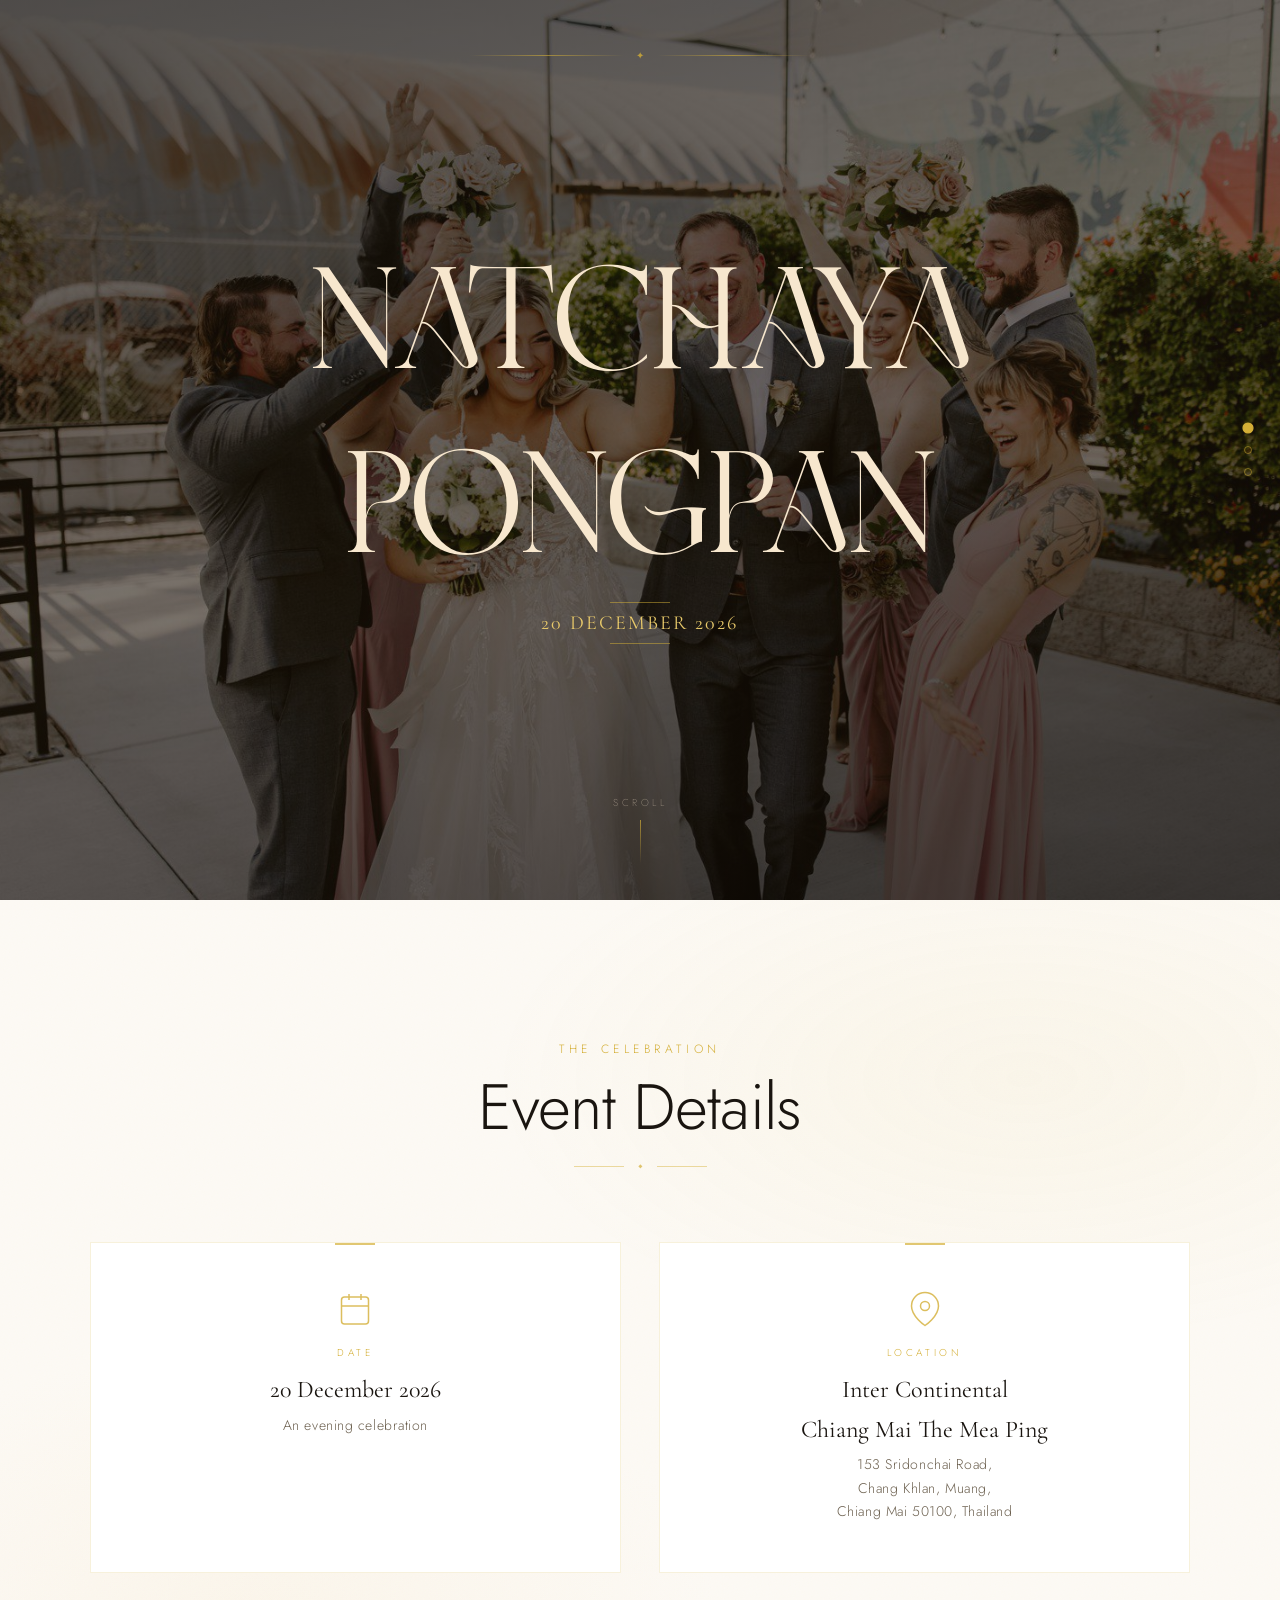
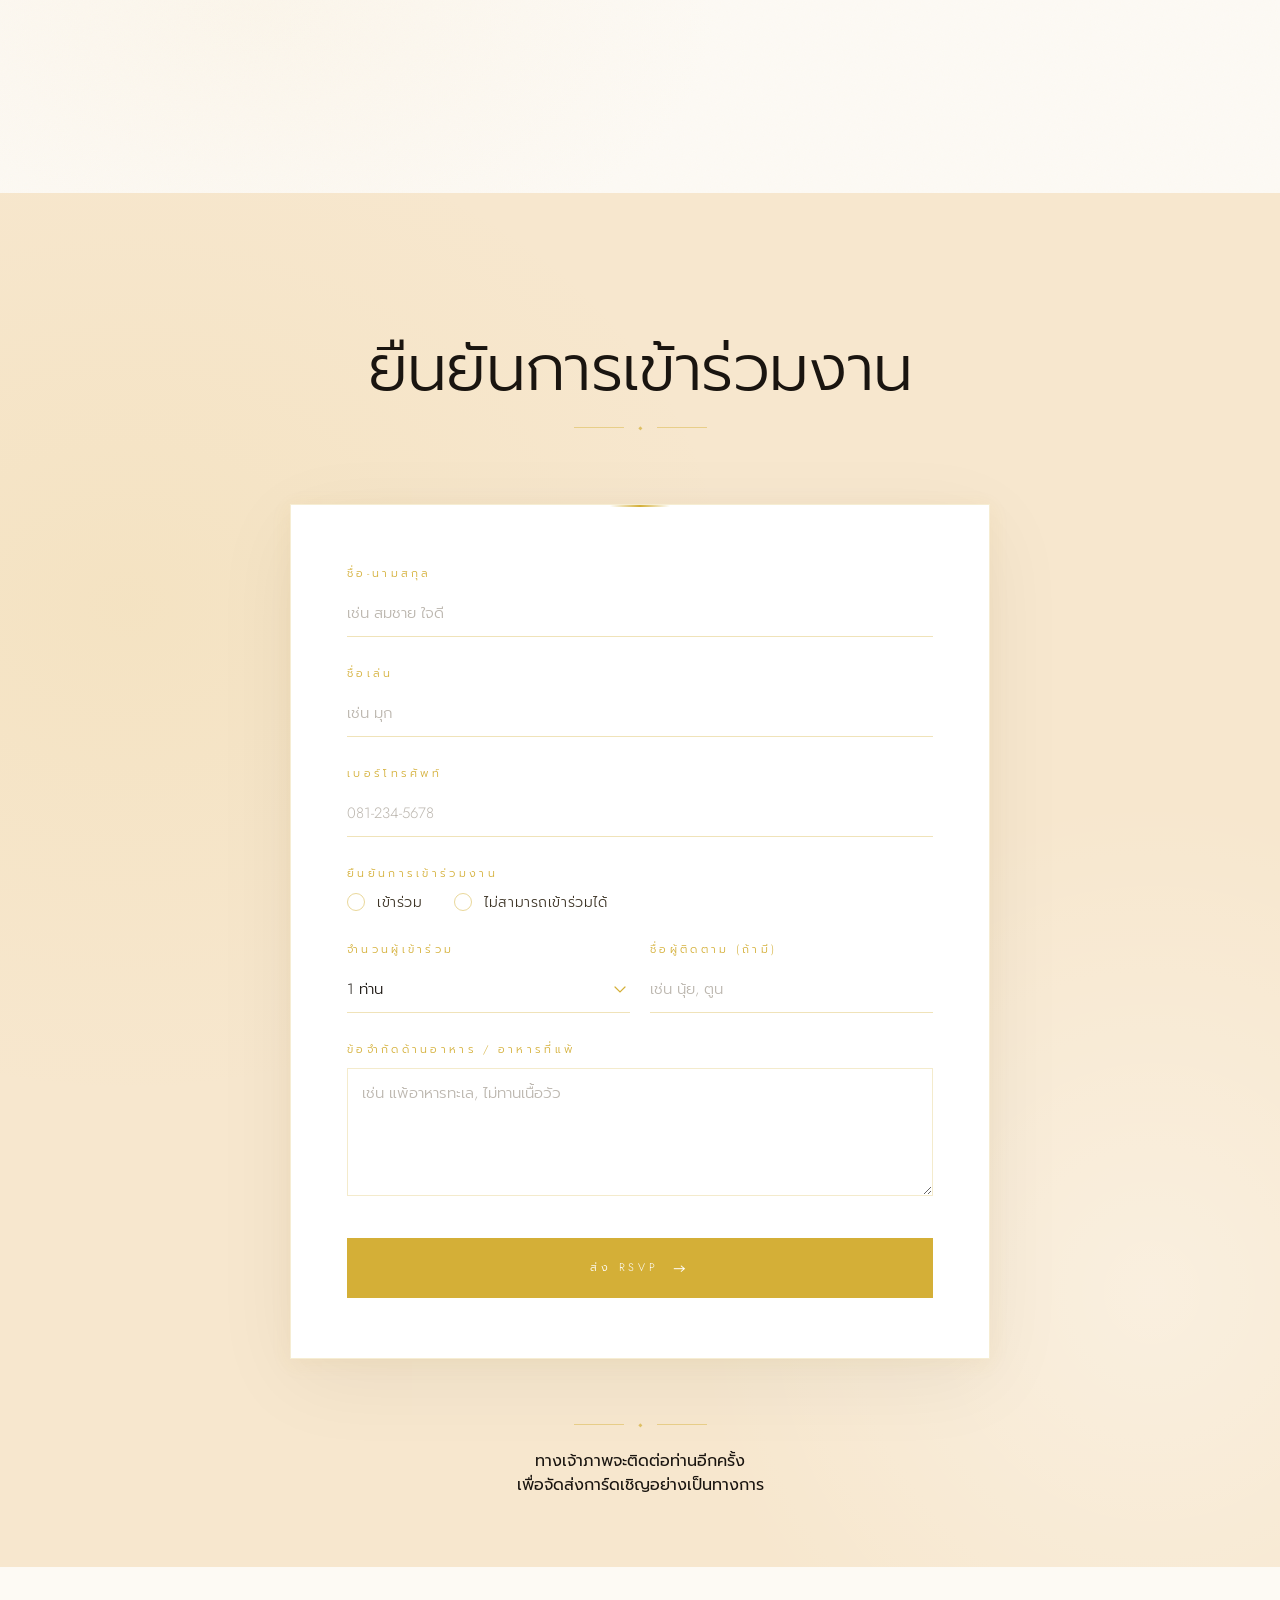
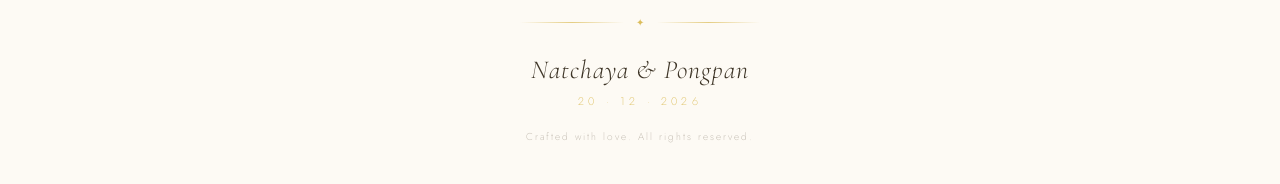
==== index.html @ ff6dd289 "first commit" ====
<!DOCTYPE html>
<html lang="en">

<head>
  <meta charset="UTF-8" />
  <meta name="viewport" content="width=device-width, initial-scale=1.0" />
  <meta name="description" content="You are cordially invited to the wedding of Elara & Sebastian" />
  <title>Elara & Sebastian — Forever Begins</title>

  <!-- Google Fonts -->
  <link rel="preconnect" href="https://fonts.googleapis.com" />
  <link rel="preconnect" href="https://fonts.gstatic.com" crossorigin />
  <link
    href="https://fonts.googleapis.com/css2?family=Cormorant+Garamond:ital,wght@0,300;0,400;0,500;1,300;1,400&family=Jost:wght@200;300;400&family=Charmonman:wght@400;700&family=Prompt:wght@200;300;400&display=swap"
    rel="stylesheet" />

  <link rel="stylesheet" href="style.css" />
</head>

<body>

  <!-- ══════════════════════════════════════════
       NAVIGATION DOT INDICATORS
  ══════════════════════════════════════════ -->
  <nav class="nav-dots" aria-label="Page sections">
    <button class="nav-dot active" data-section="0" aria-label="Hero"></button>
    <button class="nav-dot" data-section="1" aria-label="Details"></button>
    <button class="nav-dot" data-section="2" aria-label="RSVP"></button>
  </nav>

  <!-- ══════════════════════════════════════════
       SECTION 1 — HERO
  ══════════════════════════════════════════ -->
  <section class="hero" id="hero">

    <!-- Video Background -->
    <div class="hero__video-wrap">
      <video class="hero__video" src="assets/videos/wedding-hero.mp4" autoplay muted loop playsinline preload="auto"
        poster="assets/images/hero-poster.jpg"></video>
      <div class="hero__overlay"></div>
    </div>

    <!-- Decorative top rule -->
    <div class="hero__top-rule">
      <span class="rule-line"></span>
      <span class="rule-ornament">✦</span>
      <span class="rule-line"></span>
    </div>

    <!-- Hero Content -->
    <div class="hero__content">
      <!-- <p class="hero__prelude reveal-fade">Together with their families</p> -->

      <h1 class="hero__names reveal-fade delay-1">
        <span class="name name--bride">NATCHAYA</span>
        <span class="name__ampersand">&amp;</span>
        <span class="name name--groom">PONGPAN</span>
      </h1>

      <div class="hero__date-wrap reveal-fade delay-2">
        <span class="hero__rule-thin"></span>
        <!-- <p class="hero__date">Saturday, the Fourteenth of June</p> -->
        <!-- <p class="hero__year">Two Thousand &amp; Twenty-Five</p> -->
        <p class="hero__year">20 DECEMBER 2026</p>
        <span class="hero__rule-thin"></span>
      </div>

      <!-- <p class="hero__invite reveal-fade delay-3">cordially invite you to celebrate their union</p> -->
    </div>

    <!-- Scroll Indicator -->
    <div class="hero__scroll-cta">
      <span class="scroll-text">Scroll</span>
      <div class="scroll-line"></div>
    </div>

  </section>


  <!-- ══════════════════════════════════════════
       SECTION 2 — EVENT DETAILS
  ══════════════════════════════════════════ -->
  <section class="details" id="details">

    <!-- Grain texture overlay -->
    <div class="grain-overlay"></div>

    <div class="details__inner">

      <!-- Section header -->
      <header class="section-header reveal-up">
        <p class="eyebrow">The Celebration</p>
        <h2 class="section-title">Event Details</h2>
        <div class="title-ornament">
          <span></span><span class="diamond">◆</span><span></span>
        </div>
      </header>

      <!-- Couple portrait area -->
      <!-- <div class="details__portrait reveal-up delay-1">
        <div class="portrait-frame">
          <img src="assets/images/couple.jpg" alt="Elara and Sebastian" class="portrait-img" />
          <img src="assets/images/hero-poster.jpg" alt="Elara and Sebastian" class="portrait-img" />
          <div class="portrait-border"></div>
        </div>
        <div class="portrait-names">
          <span>Elara Fontaine</span>
          <span class="amp-small">&amp;</span>
          <span>Sebastian Holloway</span>
        </div>
      </div> -->

      <!-- Info cards -->
      <div class="details__cards">

        <article class="detail-card reveal-up delay-1">
          <div class="card-icon">
            <svg viewBox="0 0 24 24" fill="none" stroke="currentColor" stroke-width="1">
              <rect x="3" y="4" width="18" height="18" rx="2" ry="2"></rect>
              <line x1="16" y1="2" x2="16" y2="6"></line>
              <line x1="8" y1="2" x2="8" y2="6"></line>
              <line x1="3" y1="10" x2="21" y2="10"></line>
            </svg>
          </div>
          <!-- <h3 class="card-label">Date &amp; Time</h3> -->
          <h3 class="card-label">Date</h3>
          <p class="card-primary">20 December 2026</p>
          <p class="card-secondary">An evening celebration</p>
        </article>

        <article class="detail-card reveal-up delay-2">
          <div class="card-icon">
            <svg viewBox="0 0 24 24" fill="none" stroke="currentColor" stroke-width="1">
              <path d="M21 10c0 7-9 13-9 13s-9-6-9-13a9 9 0 0 1 18 0z"></path>
              <circle cx="12" cy="10" r="3"></circle>
            </svg>
          </div>
          <h3 class="card-label">Location</h3>
          <p class="card-primary">Inter Continental</p>
          <p class="card-primary">Chiang Mai The Mea Ping</p>
          <p class="card-secondary">153 Sridonchai Road,</p>
          <p class="card-secondary">Chang Khlan, Muang,</p>
          <p class="card-secondary">Chiang Mai 50100, Thailand</p>
        </article>

        <!-- <article class="detail-card reveal-up delay-3">
          <div class="card-icon">
            <svg viewBox="0 0 24 24" fill="none" stroke="currentColor" stroke-width="1">
              <circle cx="12" cy="12" r="10"></circle>
              <polyline points="12 6 12 12 16 14"></polyline>
            </svg>
          </div>
          <h3 class="card-label">Dress Code</h3>
          <p class="card-primary">Black Tie Optional</p>
          <p class="card-secondary">Champagne &amp; ivory tones</p>
          <p class="card-secondary">warmly encouraged</p>
        </article> -->

      </div>

      <!-- Romantic quote -->
      <!-- <blockquote class="details__quote reveal-up delay-2">
        <p>"Whatever our souls are made of,<br>his and mine are the same."</p>
        <cite>— Emily Brontë</cite>
      </blockquote> -->

    </div>
  </section>


  <!-- ══════════════════════════════════════════
       SECTION 3 — RSVP
  ══════════════════════════════════════════ -->
  <section class="rsvp" id="rsvp">

    <!-- <div class="grain-overlay"></div> -->

    <div class="rsvp__inner">

      <!-- Section header -->
      <header class="section-header reveal-up">
        <!-- <p class="eyebrow">กรุณาตอบกลับภายในวันที่ 1 พฤษภาคม</p> -->
        <h2 class="section-title">ยืนยันการเข้าร่วมงาน</h2>
        <div class="title-ornament">
          <span></span><span class="diamond">◆</span><span></span>
        </div>
      </header>

      <!-- RSVP Form -->
      <div class="rsvp__form-wrap reveal-up delay-1">

        <div class="form-card" id="rsvp-form-card">

          <!-- The form -->
          <div id="form-container">
            <div class="form-group">
              <label class="form-label" for="guest-name">ชื่อ-นามสกุล</label>
              <input class="form-input" type="text" id="guest-name" name="guest-name" placeholder="เช่น สมชาย ใจดี"
                autocomplete="name" />
            </div>

            <div class="form-group">
              <label class="form-label" for="guest-nickname">ชื่อเล่น</label>
              <input class="form-input" type="text" id="guest-nickname" name="guest-nickname" placeholder="เช่น มุก"
                autocomplete="nickname" />
            </div>

            <div class="form-group">
              <label class="form-label" for="phone">เบอร์โทรศัพท์</label>
              <input class="form-input" type="tel" id="phone" name="phone" placeholder="081-234-5678"
                autocomplete="tel" />
            </div>

            <div class="form-group">
              <label class="form-label">ยืนยันการเข้าร่วมงาน</label>
              <div class="radio-group">
                <label class="radio-label">
                  <input type="radio" name="attendance" value="attending" />
                  <span class="radio-custom"></span>
                  <span class="radio-text">เข้าร่วม</span>
                </label>
                <label class="radio-label">
                  <input type="radio" name="attendance" value="declines" />
                  <span class="radio-custom"></span>
                  <span class="radio-text">ไม่สามารถเข้าร่วมได้</span>
                </label>
              </div>
            </div>

            <div class="form-row">
              <div class="form-group">
                <label class="form-label" for="guest-count">จำนวนผู้เข้าร่วม</label>
                <select class="form-input form-select" id="guest-count" name="guest-count">
                  <option value="1" selected>1 ท่าน</option>
                  <option value="2">2 ท่าน (พร้อมผู้ติดตาม)</option>
                  <option value="3">3 ท่าน (พร้อมผู้ติดตาม)</option>
                  <option value="4">4 ท่าน (พร้อมผู้ติดตาม)</option>
                  <option value="5">5 ท่าน (พร้อมผู้ติดตาม)</option>
                </select>
              </div>

              <div class="form-group">
                <label class="form-label" for="guest-follow">ชื่อผู้ติดตาม (ถ้ามี)</label>
                <input class="form-input" type="text" id="guest-follow" name="guest-follow"
                  placeholder="เช่น นุ้ย, ตูน" />
              </div>
            </div>

            <div class="form-group">
              <label class="form-label" for="notes">ข้อจำกัดด้านอาหาร / อาหารที่แพ้</label>
              <textarea class="form-input form-textarea" id="notes" name="notes"
                placeholder="เช่น แพ้อาหารทะเล, ไม่ทานเนื้อวัว" rows="4"></textarea>
            </div>

            <button class="btn-submit" id="rsvp-submit" type="button">
              <span class="btn-text">ส่ง RSVP</span>
              <span class="btn-icon">→</span>
            </button>
          </div>

          <!-- Success message (hidden by default) -->
          <div class="success-message" id="success-message" aria-live="polite">
            <div class="success-icon">✦</div>
            <h3 class="success-title">ขอบคุณสำหรับการตอบกลับ</h3>
            <p class="success-body">
              ทางเจ้าภาพจะติดต่อท่านอีกครั้ง<br />
              แล้วพบกันในวันสำคัญของเรา!
            </p>
            <p class="success-names">— Natchaya &amp; Pongpan</p>
          </div>

        </div>

      </div>

      <div class="remark">
        <div class="remark-ornament">
          <span></span><span class="diamond">◆</span><span></span>
        </div>
        <p class="remark-text">ทางเจ้าภาพจะติดต่อท่านอีกครั้ง<br />
        <p class="remark-text">เพื่อจัดส่งการ์ดเชิญอย่างเป็นทางการ<br />
        <!-- <strong>นัทชญา: 081-234-5678</strong> หรือ <strong>พงศ์พันธุ์: 089-765-4321</strong></p> -->
      </div>

    </div>
  </section>

  <!-- Footer -->
  <footer class="site-footer">
    <div class="footer-ornament">
      <span class="rule-line"></span>
      <span class="rule-ornament">✦</span>
      <span class="rule-line"></span>
    </div>
    <p class="footer-names">Natchaya &amp; Pongpan</p>
    <p class="footer-date">20 · 12 · 2026</p>
    <p class="footer-copy">Crafted with love. All rights reserved.</p>
  </footer>

  <script src="script.js"></script>
</body>

</html>
---- style.css ----
/* ══════════════════════════════════════════════════════════════
   ATELIER LUNE — Luxury Wedding Invitation
   style.css
   ══════════════════════════════════════════════════════════════ */

/* ─── FONT FACES ───────────────────────────────────────────── */
@font-face {
  font-family: 'Soligant';
  src: url('assets/fonts/Soligant.ttf') format('truetype');
  font-weight: normal;
  font-style: normal;
}

/* ─── CSS VARIABLES ─────────────────────────────────────────── */
:root {
  --gold:        #D4AF37;
  --gold-light:  #E8C96A;
  --gold-dim:    rgba(212, 175, 55, 0.18);
  --champagne:   #F7E7CE;
  --beige:       #F5F5DC;
  --cream:       #FDFAF4;
  --ink:         #1A1510;
  --ink-soft:    #3D3426;
  --ink-muted:   #6B5F4E;
  --white:       #FFFFFF;

  --font-serif:  'Cormorant Garamond', 'Charmonman', Georgia, serif;
  --font-sans:   'Jost', 'Prompt', 'Helvetica Neue', sans-serif;
  --font-soligant: 'Soligant', serif;

  --ease-luxury: cubic-bezier(0.25, 0.46, 0.45, 0.94);
  --ease-out:    cubic-bezier(0.16, 1, 0.3, 1);

  --section-pad: clamp(80px, 12vw, 140px);
  --content-max: 1100px;
}

/* ─── RESET & BASE ───────────────────────────────────────────── */
*, *::before, *::after { box-sizing: border-box; margin: 0; padding: 0; }

html {
  font-size: 16px;
  scroll-behavior: smooth;
  -webkit-font-smoothing: antialiased;
  -moz-osx-font-smoothing: grayscale;
}

body {
  font-family: var(--font-sans);
  background: var(--cream);
  color: var(--ink);
  overflow-x: hidden;
  cursor: default;
}

img { display: block; max-width: 100%; }
a   { color: inherit; text-decoration: none; }

/* ─── GRAIN OVERLAY ─────────────────────────────────────────── */
.grain-overlay {
  position: absolute;
  inset: 0;
  background-image: url("data:image/svg+xml,%3Csvg viewBox='0 0 256 256' xmlns='http://www.w3.org/2000/svg'%3E%3Cfilter id='noise'%3E%3CfeTurbulence type='fractalNoise' baseFrequency='0.9' numOctaves='4' stitchTiles='stitch'/%3E%3C/filter%3E%3Crect width='100%25' height='100%25' filter='url(%23noise)' opacity='0.04'/%3E%3C/svg%3E");
  background-size: 200px 200px;
  pointer-events: none;
  z-index: 1;
  opacity: 0.6;
}

/* ─── NAV DOTS ───────────────────────────────────────────────── */
.nav-dots {
  position: fixed;
  right: 28px;
  top: 50%;
  transform: translateY(-50%);
  z-index: 100;
  display: flex;
  flex-direction: column;
  gap: 14px;
}

.nav-dot {
  width: 8px;
  height: 8px;
  border-radius: 50%;
  border: 1.5px solid rgba(212, 175, 55, 0.5);
  background: transparent;
  cursor: pointer;
  transition: all 0.4s var(--ease-luxury);
  padding: 0;
}

.nav-dot.active,
.nav-dot:hover {
  background: var(--gold);
  border-color: var(--gold);
  transform: scale(1.4);
}

/* ─── HERO SECTION ───────────────────────────────────────────── */
.hero {
  position: relative;
  height: 100svh;
  min-height: 600px;
  display: flex;
  align-items: center;
  justify-content: center;
  overflow: hidden;
}

/* Video */
.hero__video-wrap {
  position: absolute;
  inset: 0;
  z-index: 0;
}

.hero__video {
  width: 100%;
  height: 100%;
  object-fit: cover;
  object-position: center;
  display: block;
}

.hero__overlay {
  position: absolute;
  inset: 0;
  background: linear-gradient(
    160deg,
    rgba(15, 10, 5, 0.72) 0%,
    rgba(30, 20, 8, 0.58) 50%,
    rgba(15, 10, 5, 0.75) 100%
  );
}

/* Top decorative rule */
.hero__top-rule {
  position: absolute;
  top: clamp(24px, 5vw, 48px);
  left: 50%;
  transform: translateX(-50%);
  display: flex;
  align-items: center;
  gap: 12px;
  z-index: 2;
  width: min(340px, 80vw);
}

.rule-line {
  flex: 1;
  height: 1px;
  background: linear-gradient(90deg, transparent, var(--gold), transparent);
  opacity: 0.6;
}

.rule-ornament {
  color: var(--gold);
  font-size: 10px;
  opacity: 0.8;
  letter-spacing: 0.1em;
}

/* Hero content */
.hero__content {
  position: relative;
  z-index: 2;
  text-align: center;
  padding: 0 24px;
  display: flex;
  flex-direction: column;
  align-items: center;
  gap: clamp(12px, 2.5vw, 22px);
}

.hero__prelude {
  font-family: var(--font-sans);
  font-weight: 200;
  font-size: clamp(11px, 1.4vw, 14px);
  letter-spacing: 0.32em;
  text-transform: uppercase;
  color: var(--champagne);
  opacity: 0.85;
}

.hero__names {
  display: flex;
  flex-direction: column;
  align-items: center;
  gap: 0;
  line-height: 0.92;
}

.name {
  font-family: var(--font-soligant);
  font-weight: normal;
  font-style: normal;
  font-size: clamp(68px, 14vw, 148px);
  color: var(--champagne);
  letter-spacing: -0.01em;
  display: block;
  text-shadow: 0 2px 40px rgba(0,0,0,0.3);
}

.name__ampersand {
  font-family: var(--font-soligant);
  font-style: normal;
  font-weight: normal;
  font-size: clamp(24px, 4vw, 44px);
  color: var(--gold);
  letter-spacing: 0.08em;
  display: block;
  margin: 4px 0;
  opacity: 0.9;
}

/* Date block */
.hero__date-wrap {
  display: flex;
  flex-direction: column;
  align-items: center;
  gap: 8px;
  margin-top: 4px;
}

.hero__rule-thin {
  display: block;
  width: 60px;
  height: 1px;
  background: var(--gold);
  opacity: 0.5;
}

.hero__date {
  font-family: var(--font-sans);
  font-weight: 300;
  font-size: clamp(13px, 1.6vw, 16px);
  letter-spacing: 0.22em;
  text-transform: uppercase;
  color: var(--champagne);
  opacity: 0.9;
}

.hero__year {
  font-family: var(--font-serif);
  font-weight: 400;
  font-size: clamp(15px, 2vw, 20px);
  letter-spacing: 0.1em;
  color: var(--gold-light);
}

.hero__invite {
  font-family: var(--font-sans);
  font-weight: 200;
  font-size: clamp(11px, 1.4vw, 13px);
  letter-spacing: 0.28em;
  text-transform: uppercase;
  color: var(--champagne);
  opacity: 0.65;
}

/* Scroll CTA */
.hero__scroll-cta {
  position: absolute;
  bottom: 36px;
  left: 50%;
  transform: translateX(-50%);
  z-index: 2;
  display: flex;
  flex-direction: column;
  align-items: center;
  gap: 10px;
  animation: hero-scroll-pulse 2.6s ease-in-out infinite;
}

.scroll-text {
  font-family: var(--font-sans);
  font-weight: 200;
  font-size: 10px;
  letter-spacing: 0.35em;
  text-transform: uppercase;
  color: var(--champagne);
  opacity: 0.6;
}

.scroll-line {
  width: 1px;
  height: 44px;
  background: linear-gradient(to bottom, var(--gold), transparent);
  opacity: 0.7;
}

@keyframes hero-scroll-pulse {
  0%, 100% { opacity: 1; transform: translateX(-50%) translateY(0); }
  50%       { opacity: 0.5; transform: translateX(-50%) translateY(8px); }
}

/* ─── REVEAL ANIMATIONS ─────────────────────────────────────── */
.reveal-fade, .reveal-up {
  opacity: 0;
  transition: opacity 1s var(--ease-luxury), transform 1s var(--ease-luxury);
}

.reveal-fade        { transform: translateY(0); }
.reveal-up          { transform: translateY(36px); }
.delay-1            { transition-delay: 0.15s; }
.delay-2            { transition-delay: 0.30s; }
.delay-3            { transition-delay: 0.45s; }

.reveal-fade.in-view,
.reveal-up.in-view  { opacity: 1; transform: translateY(0); }

/* Hero content fires immediately on load */
.hero .reveal-fade  { animation: heroFadeIn 1.4s var(--ease-luxury) forwards; opacity: 0; }
.hero .delay-1      { animation-delay: 0.4s; }
.hero .delay-2      { animation-delay: 0.8s; }
.hero .delay-3      { animation-delay: 1.1s; }

@keyframes heroFadeIn {
  from { opacity: 0; transform: translateY(18px); }
  to   { opacity: 1; transform: translateY(0); }
}

.remark { text-align: center; margin-bottom: clamp(40px, 6vw, 70px); }

.remark-ornament {
  display: flex;
  align-items: center;
  justify-content: center;
  gap: 14px;
  margin-top: 18px;
  margin-bottom: 18px;
}

.remark-ornament span:first-child,
.remark-ornament span:last-child {
  display: block;
  width: 50px;
  height: 1px;
  background: var(--gold);
  opacity: 0.45;
}

/* ─── SECTION SHARED ─────────────────────────────────────────── */
.section-header { text-align: center; margin-bottom: clamp(40px, 6vw, 70px); }

.eyebrow {
  font-family: var(--font-sans);
  font-weight: 300;
  font-size: clamp(10px, 1.2vw, 12px);
  letter-spacing: 0.38em;
  text-transform: uppercase;
  color: var(--gold);
  margin-bottom: 14px;
}

.section-title {
  /* font-family: var(--font-serif); */
  font-weight: 300;
  /* font-style: italic; */
  font-size: clamp(36px, 6vw, 64px);
  color: var(--ink);
  line-height: 1.1;
  letter-spacing: -0.01em;
}

.title-ornament {
  display: flex;
  align-items: center;
  justify-content: center;
  gap: 14px;
  margin-top: 18px;
}

.title-ornament span:first-child,
.title-ornament span:last-child {
  display: block;
  width: 50px;
  height: 1px;
  background: var(--gold);
  opacity: 0.45;
}

.diamond {
  color: var(--gold);
  font-size: 8px;
  opacity: 0.7;
}

/* ─── DETAILS SECTION ────────────────────────────────────────── */
.details {
  position: relative;
  background: var(--cream);
  padding: var(--section-pad) clamp(20px, 5vw, 60px);
  overflow: hidden;
}

/* Subtle gradient wash */
.details::before {
  content: '';
  position: absolute;
  inset: 0;
  background:
    radial-gradient(ellipse 70% 50% at 80% 20%, rgba(212,175,55,0.06) 0%, transparent 60%),
    radial-gradient(ellipse 60% 50% at 20% 80%, rgba(247,231,206,0.25) 0%, transparent 60%);
  pointer-events: none;
}

.details__inner {
  position: relative;
  z-index: 2;
  max-width: var(--content-max);
  margin: 0 auto;
}

/* Portrait */
.details__portrait {
  display: flex;
  flex-direction: column;
  align-items: center;
  margin-bottom: clamp(50px, 8vw, 80px);
  gap: 22px;
}

.portrait-frame {
  position: relative;
  width: clamp(180px, 30vw, 280px);
  aspect-ratio: 3/4;
}

.portrait-img {
  width: 100%;
  height: 100%;
  object-fit: cover;
  display: block;
  filter: sepia(8%) contrast(1.04);
}

.portrait-border {
  position: absolute;
  inset: -8px;
  border: 1px solid rgba(212,175,55,0.35);
  pointer-events: none;
}

.portrait-border::before {
  content: '';
  position: absolute;
  inset: 4px;
  border: 1px solid rgba(212,175,55,0.15);
}

.portrait-names {
  display: flex;
  align-items: center;
  gap: 16px;
  font-family: var(--font-serif);
  font-size: clamp(15px, 2.2vw, 20px);
  font-weight: 300;
  font-style: italic;
  color: var(--ink-soft);
  letter-spacing: 0.04em;
  text-align: center;
  flex-wrap: wrap;
  justify-content: center;
}

.amp-small {
  color: var(--gold);
  font-size: 0.85em;
}

/* Detail cards */
.details__cards {
  display: grid;
  grid-template-columns: repeat(2, 1fr);
  gap: clamp(20px, 3vw, 40px);
  margin-bottom: clamp(50px, 8vw, 80px);
}

.detail-card {
  text-align: center;
  padding: clamp(28px, 4vw, 48px) clamp(16px, 2.5vw, 32px);
  background: var(--white);
  border: 1px solid rgba(212,175,55,0.18);
  position: relative;
  transition: transform 0.4s var(--ease-luxury), box-shadow 0.4s var(--ease-luxury);
}

.detail-card::before {
  content: '';
  position: absolute;
  top: 0; left: 50%;
  transform: translateX(-50%);
  width: 40px;
  height: 2px;
  background: var(--gold);
  opacity: 0.7;
}

.detail-card:hover {
  transform: translateY(-4px);
  box-shadow: 0 16px 48px rgba(212,175,55,0.12);
}

.card-icon {
  width: 36px;
  height: 36px;
  margin: 0 auto 18px;
  color: var(--gold);
  opacity: 0.8;
}

.card-icon svg { width: 100%; height: 100%; }

.card-label {
  font-family: var(--font-sans);
  font-weight: 300;
  font-size: 10px;
  letter-spacing: 0.36em;
  text-transform: uppercase;
  color: var(--gold);
  margin-bottom: 14px;
}

.card-primary {
  font-family: var(--font-serif);
  font-weight: 400;
  font-size: clamp(18px, 2.4vw, 24px);
  color: var(--ink);
  margin-bottom: 8px;
  line-height: 1.3;
}

.card-secondary {
  font-family: var(--font-sans);
  font-weight: 300;
  font-size: clamp(12px, 1.4vw, 14px);
  color: var(--ink-muted);
  letter-spacing: 0.04em;
  line-height: 1.7;
}

/* Quote */
.details__quote {
  text-align: center;
  max-width: 520px;
  margin: 0 auto;
  padding: 32px 0;
  border-top: 1px solid rgba(212,175,55,0.2);
  border-bottom: 1px solid rgba(212,175,55,0.2);
}

.details__quote p {
  font-family: var(--font-serif);
  font-style: italic;
  font-weight: 300;
  font-size: clamp(18px, 2.5vw, 24px);
  color: var(--ink-soft);
  line-height: 1.65;
  margin-bottom: 16px;
}

.details__quote cite {
  font-family: var(--font-sans);
  font-weight: 300;
  font-size: 12px;
  letter-spacing: 0.22em;
  text-transform: uppercase;
  color: var(--gold);
  font-style: normal;
}

/* ─── RSVP SECTION ───────────────────────────────────────────── */
.rsvp {
  position: relative;
  background: var(--champagne);
  padding: var(--section-pad) clamp(20px, 5vw, 60px) 0;
  overflow: hidden;
}

.rsvp::before {
  content: '';
  position: absolute;
  inset: 0;
  background:
    radial-gradient(ellipse 80% 60% at 10% 30%, rgba(212,175,55,0.08) 0%, transparent 60%),
    radial-gradient(ellipse 60% 60% at 90% 80%, rgba(255,255,255,0.35) 0%, transparent 60%);
  pointer-events: none;
}

.rsvp__inner {
  position: relative;
  z-index: 2;
  max-width: 700px;
  margin: 0 auto;
}

/* Form card */
.rsvp__form-wrap { margin-bottom: 60px; }

.form-card {
  background: var(--white);
  border: 1px solid rgba(212,175,55,0.22);
  padding: clamp(32px, 5vw, 60px) clamp(24px, 5vw, 56px);
  box-shadow: 0 20px 80px rgba(0,0,0,0.06), 0 4px 20px rgba(212,175,55,0.08);
  position: relative;
}

.form-card::before {
  content: '';
  position: absolute;
  top: 0; left: 50%;
  transform: translateX(-50%);
  width: 60px;
  height: 2px;
  background: linear-gradient(90deg, transparent, var(--gold), transparent);
}

/* Form elements */
.form-group { margin-bottom: 28px; }

.form-row {
  display: grid;
  grid-template-columns: 1fr 1fr;
  gap: 20px;
}

.form-label {
  display: block;
  font-family: var(--font-sans);
  font-weight: 300;
  font-size: 11px;
  letter-spacing: 0.3em;
  text-transform: uppercase;
  color: var(--gold);
  margin-bottom: 10px;
}

.form-input {
  width: 100%;
  background: transparent;
  border: none;
  border-bottom: 1px solid rgba(212,175,55,0.35);
  padding: 10px 0 12px;
  font-family: var(--font-sans);
  font-weight: 300;
  font-size: 15px;
  color: var(--ink);
  outline: none;
  transition: border-color 0.3s var(--ease-luxury);
  appearance: none;
  -webkit-appearance: none;
  border-radius: 0;
}

.form-input::placeholder {
  color: var(--ink-muted);
  opacity: 0.45;
  font-weight: 300;
}

.form-input:focus {
  border-bottom-color: var(--gold);
}

.form-select {
  cursor: pointer;
  background-image: url("data:image/svg+xml,%3Csvg xmlns='http://www.w3.org/2000/svg' width='12' height='8' viewBox='0 0 12 8'%3E%3Cpath d='M1 1l5 5 5-5' stroke='%23D4AF37' stroke-width='1.2' fill='none' stroke-linecap='round'/%3E%3C/svg%3E");
  background-repeat: no-repeat;
  background-position: right 4px center;
  padding-right: 24px;
}

.form-textarea {
  resize: vertical;
  min-height: 90px;
  line-height: 1.7;
  border: 1px solid rgba(212,175,55,0.25);
  padding: 12px 14px;
  margin-top: 0;
  transition: border-color 0.3s var(--ease-luxury);
}

.form-textarea:focus { border-color: var(--gold); }

/* Radio group */
.radio-group {
  display: flex;
  gap: 32px;
  flex-wrap: wrap;
}

.radio-label {
  display: flex;
  align-items: center;
  gap: 12px;
  cursor: pointer;
  user-select: none;
}

.radio-label input[type="radio"] { display: none; }

.radio-custom {
  width: 18px;
  height: 18px;
  border: 1.5px solid rgba(212,175,55,0.5);
  border-radius: 50%;
  flex-shrink: 0;
  position: relative;
  transition: border-color 0.3s var(--ease-luxury);
}

.radio-custom::after {
  content: '';
  position: absolute;
  top: 50%; left: 50%;
  transform: translate(-50%,-50%) scale(0);
  width: 8px;
  height: 8px;
  background: var(--gold);
  border-radius: 50%;
  transition: transform 0.25s var(--ease-out);
}

.radio-label input[type="radio"]:checked + .radio-custom { border-color: var(--gold); }
.radio-label input[type="radio"]:checked + .radio-custom::after { transform: translate(-50%,-50%) scale(1); }

.radio-text {
  font-family: var(--font-sans);
  font-weight: 300;
  font-size: 14px;
  color: var(--ink-soft);
  letter-spacing: 0.04em;
}

/* Submit button */
.btn-submit {
  display: flex;
  align-items: center;
  justify-content: center;
  gap: 14px;
  width: 100%;
  padding: 18px 32px;
  margin-top: 36px;
  background: var(--gold);
  border: none;
  cursor: pointer;
  font-family: var(--font-sans);
  font-weight: 300;
  font-size: 11px;
  letter-spacing: 0.36em;
  text-transform: uppercase;
  color: var(--white);
  position: relative;
  overflow: hidden;
  transition: background 0.4s var(--ease-luxury), transform 0.25s var(--ease-luxury);
}

.btn-submit::before {
  content: '';
  position: absolute;
  inset: 0;
  background: rgba(255,255,255,0.12);
  transform: scaleX(0);
  transform-origin: left;
  transition: transform 0.5s var(--ease-luxury);
}

.btn-submit:hover::before { transform: scaleX(1); }
.btn-submit:hover         { transform: translateY(-1px); }
.btn-submit:active        { transform: translateY(1px); }

.btn-icon {
  font-size: 16px;
  transition: transform 0.3s var(--ease-luxury);
}

.btn-submit:hover .btn-icon { transform: translateX(5px); }

/* Success message */
.success-message {
  display: none;
  text-align: center;
  padding: clamp(40px, 6vw, 72px) 24px;
  animation: successReveal 0.9s var(--ease-out) forwards;
}

.success-message.visible { display: block; }

@keyframes successReveal {
  from { opacity: 0; transform: scale(0.95) translateY(16px); }
  to   { opacity: 1; transform: scale(1) translateY(0); }
}

.success-icon {
  font-size: 28px;
  color: var(--gold);
  margin-bottom: 24px;
  animation: spinGold 1.2s ease 0.3s both;
}

@keyframes spinGold {
  from { opacity: 0; transform: rotate(-90deg) scale(0.5); }
  to   { opacity: 1; transform: rotate(0deg) scale(1); }
}

.success-title {
  font-family: var(--font-serif);
  font-weight: 300;
  font-style: italic;
  font-size: clamp(32px, 5vw, 52px);
  color: var(--ink);
  margin-bottom: 20px;
  letter-spacing: -0.01em;
}

.success-body {
  font-family: var(--font-sans);
  font-weight: 300;
  font-size: clamp(14px, 1.8vw, 17px);
  color: var(--ink-muted);
  line-height: 1.85;
  letter-spacing: 0.02em;
  margin-bottom: 28px;
}

.success-names {
  font-family: var(--font-serif);
  font-style: italic;
  font-size: clamp(15px, 2vw, 20px);
  color: var(--gold);
}

/* ─── FOOTER ─────────────────────────────────────────────────── */
.site-footer {
  position: relative;
  z-index: 2;
  text-align: center;
  padding: 48px 24px 40px;
  background: var(--cream);
}

.footer-ornament {
  display: flex;
  align-items: center;
  gap: 12px;
  max-width: 240px;
  margin: 0 auto 24px;
}

.footer-names {
  font-family: var(--font-serif);
  font-style: italic;
  font-weight: 300;
  font-size: clamp(18px, 2.8vw, 26px);
  color: var(--ink-soft);
  margin-bottom: 8px;
  letter-spacing: 0.04em;
}

.footer-date {
  font-family: var(--font-sans);
  font-weight: 200;
  font-size: 11px;
  letter-spacing: 0.38em;
  text-transform: uppercase;
  color: var(--gold);
  margin-bottom: 20px;
}

.footer-copy {
  font-family: var(--font-sans);
  font-weight: 200;
  font-size: 10px;
  letter-spacing: 0.2em;
  color: var(--ink-muted);
  opacity: 0.55;
}

/* ─── RESPONSIVE ─────────────────────────────────────────────── */
@media (max-width: 768px) {
  .nav-dots { display: none; }

  .details__cards {
    grid-template-columns: 1fr;
    max-width: 360px;
    margin-left: auto;
    margin-right: auto;
  }

  .form-row { grid-template-columns: 1fr; }

  .radio-group { flex-direction: column; gap: 16px; }

  .hero__top-rule { display: none; }

  .name { font-size: clamp(56px, 18vw, 80px); }
}

@media (max-width: 480px) {
  .portrait-names {
    flex-direction: column;
    gap: 4px;
    font-size: 15px;
  }
  .amp-small { font-size: 14px; }
}
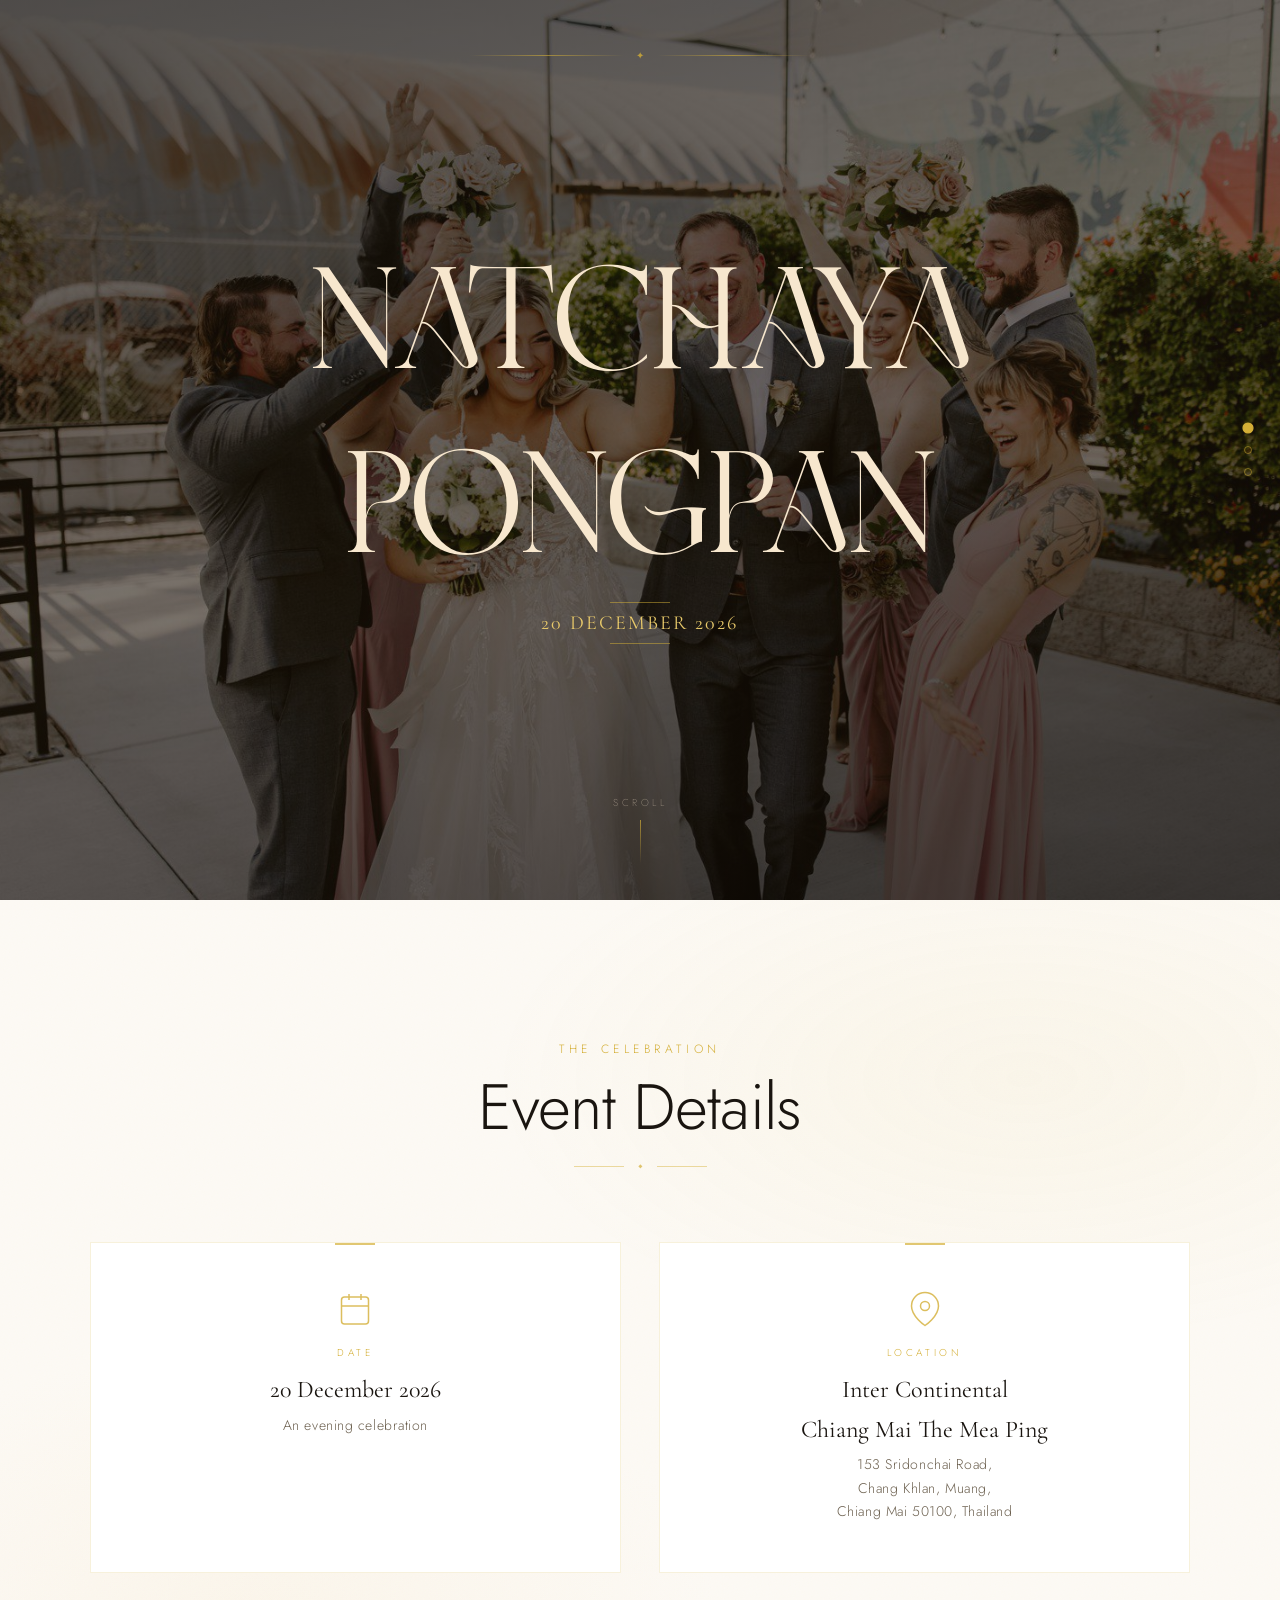
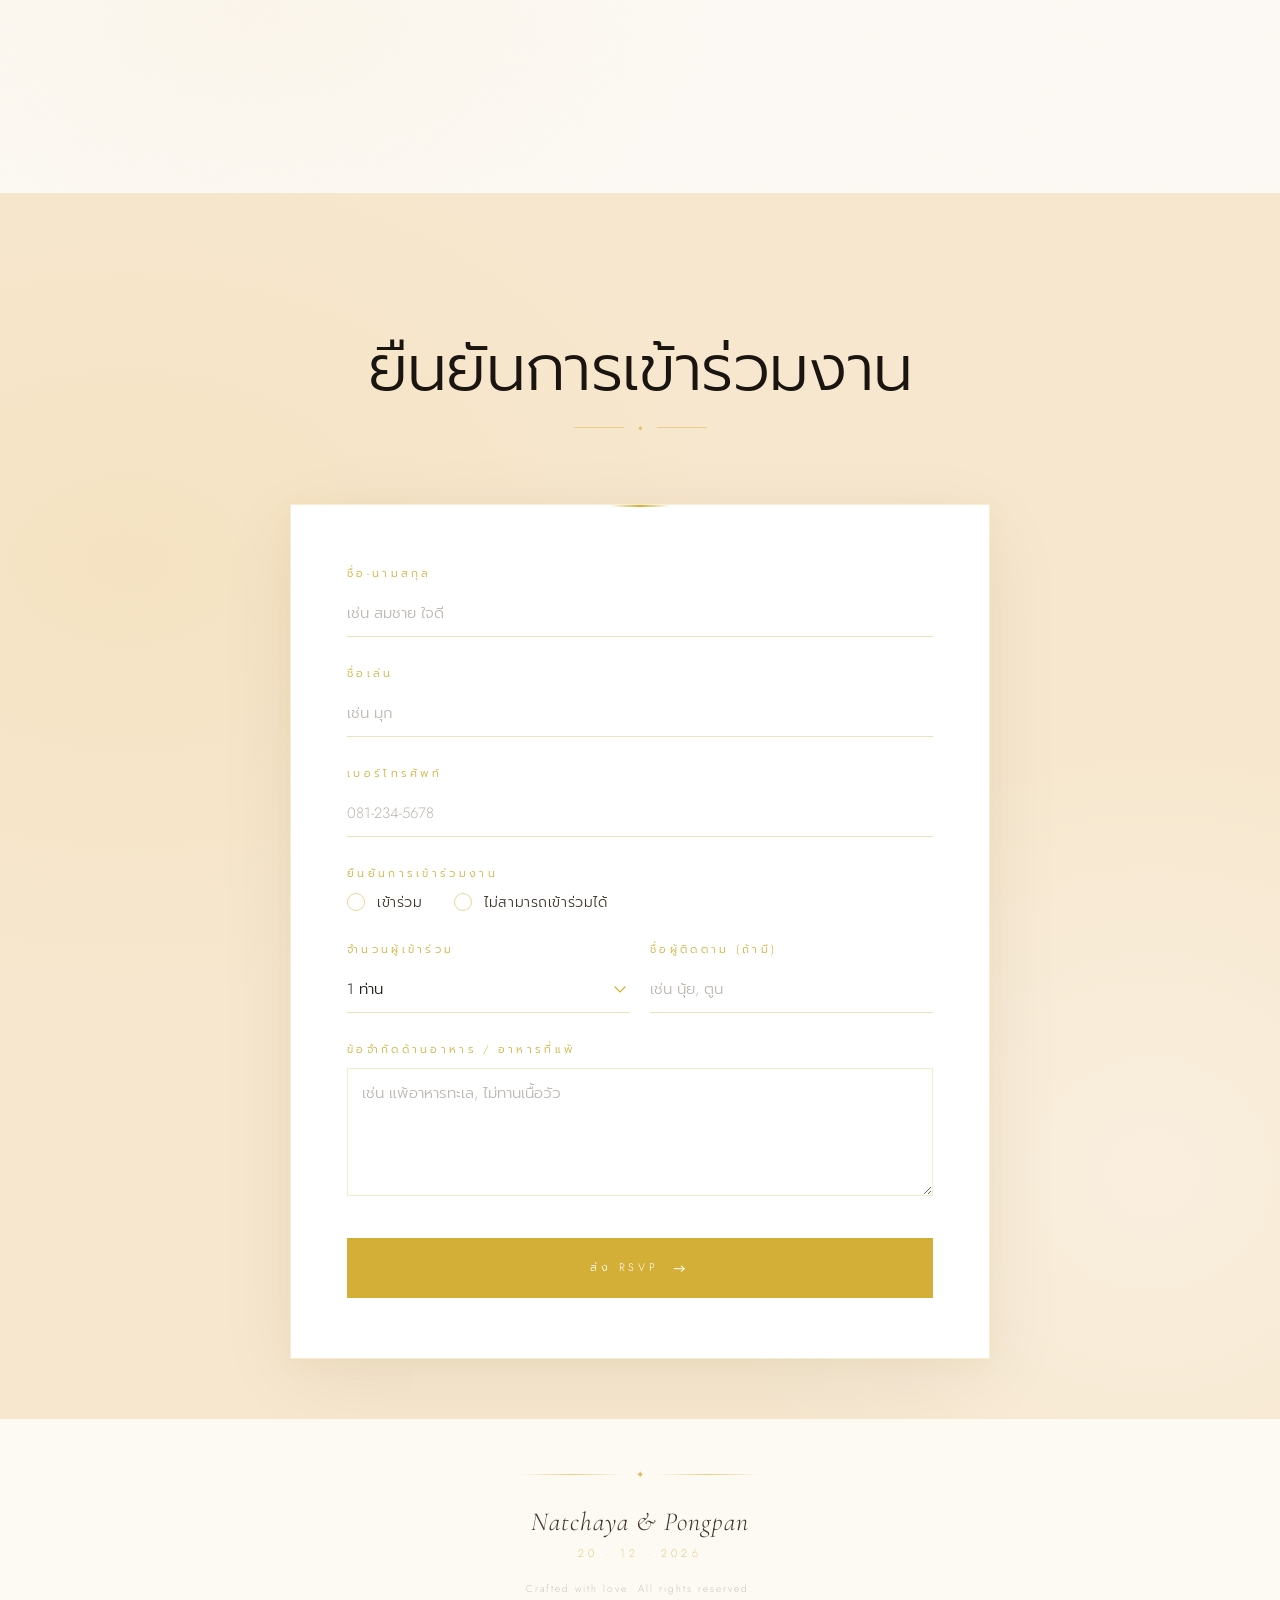
==== commit e52cad2f: "Update video and image." ====
--- a/index.html
+++ b/index.html
@@ -35,8 +35,10 @@
 
     <!-- Video Background -->
     <div class="hero__video-wrap">
-      <video class="hero__video" src="assets/videos/wedding-hero.mp4" autoplay muted loop playsinline preload="auto"
-        poster="assets/images/hero-poster.jpg"></video>
+      <video class="hero__video" id="hero-video" autoplay muted loop playsinline preload="auto">
+        <source media="(max-width: 768px)" src="assets/videos/wedding-hero-phone.mp4" type="video/mp4" />
+        <source src="assets/videos/wedding-hero.mp4" type="video/mp4" />
+      </video>
       <div class="hero__overlay"></div>
     </div>
 
@@ -262,25 +264,24 @@
           <div class="success-message" id="success-message" aria-live="polite">
             <div class="success-icon">✦</div>
             <h3 class="success-title">ขอบคุณสำหรับการตอบกลับ</h3>
-            <p class="success-body">
+            <!-- <p class="success-body">
               ทางเจ้าภาพจะติดต่อท่านอีกครั้ง<br />
               แล้วพบกันในวันสำคัญของเรา!
-            </p>
-            <p class="success-names">— Natchaya &amp; Pongpan</p>
+            </p> -->
+            <p class="success-names">Natchaya &amp; Pongpan</p>
           </div>
 
         </div>
 
       </div>
 
-      <div class="remark">
+      <!-- <div class="remark">
         <div class="remark-ornament">
           <span></span><span class="diamond">◆</span><span></span>
         </div>
         <p class="remark-text">ทางเจ้าภาพจะติดต่อท่านอีกครั้ง<br />
         <p class="remark-text">เพื่อจัดส่งการ์ดเชิญอย่างเป็นทางการ<br />
-        <!-- <strong>นัทชญา: 081-234-5678</strong> หรือ <strong>พงศ์พันธุ์: 089-765-4321</strong></p> -->
-      </div>
+      </div> -->
 
     </div>
   </section>
--- a/style.css
+++ b/style.css
@@ -806,10 +806,10 @@
 }
 
 .success-title {
-  font-family: var(--font-serif);
+  /* font-family: var(--font-serif); */
   font-weight: 300;
   font-style: italic;
-  font-size: clamp(32px, 5vw, 52px);
+  font-size: clamp(28px, 5vw, 40px);
   color: var(--ink);
   margin-bottom: 20px;
   letter-spacing: -0.01em;
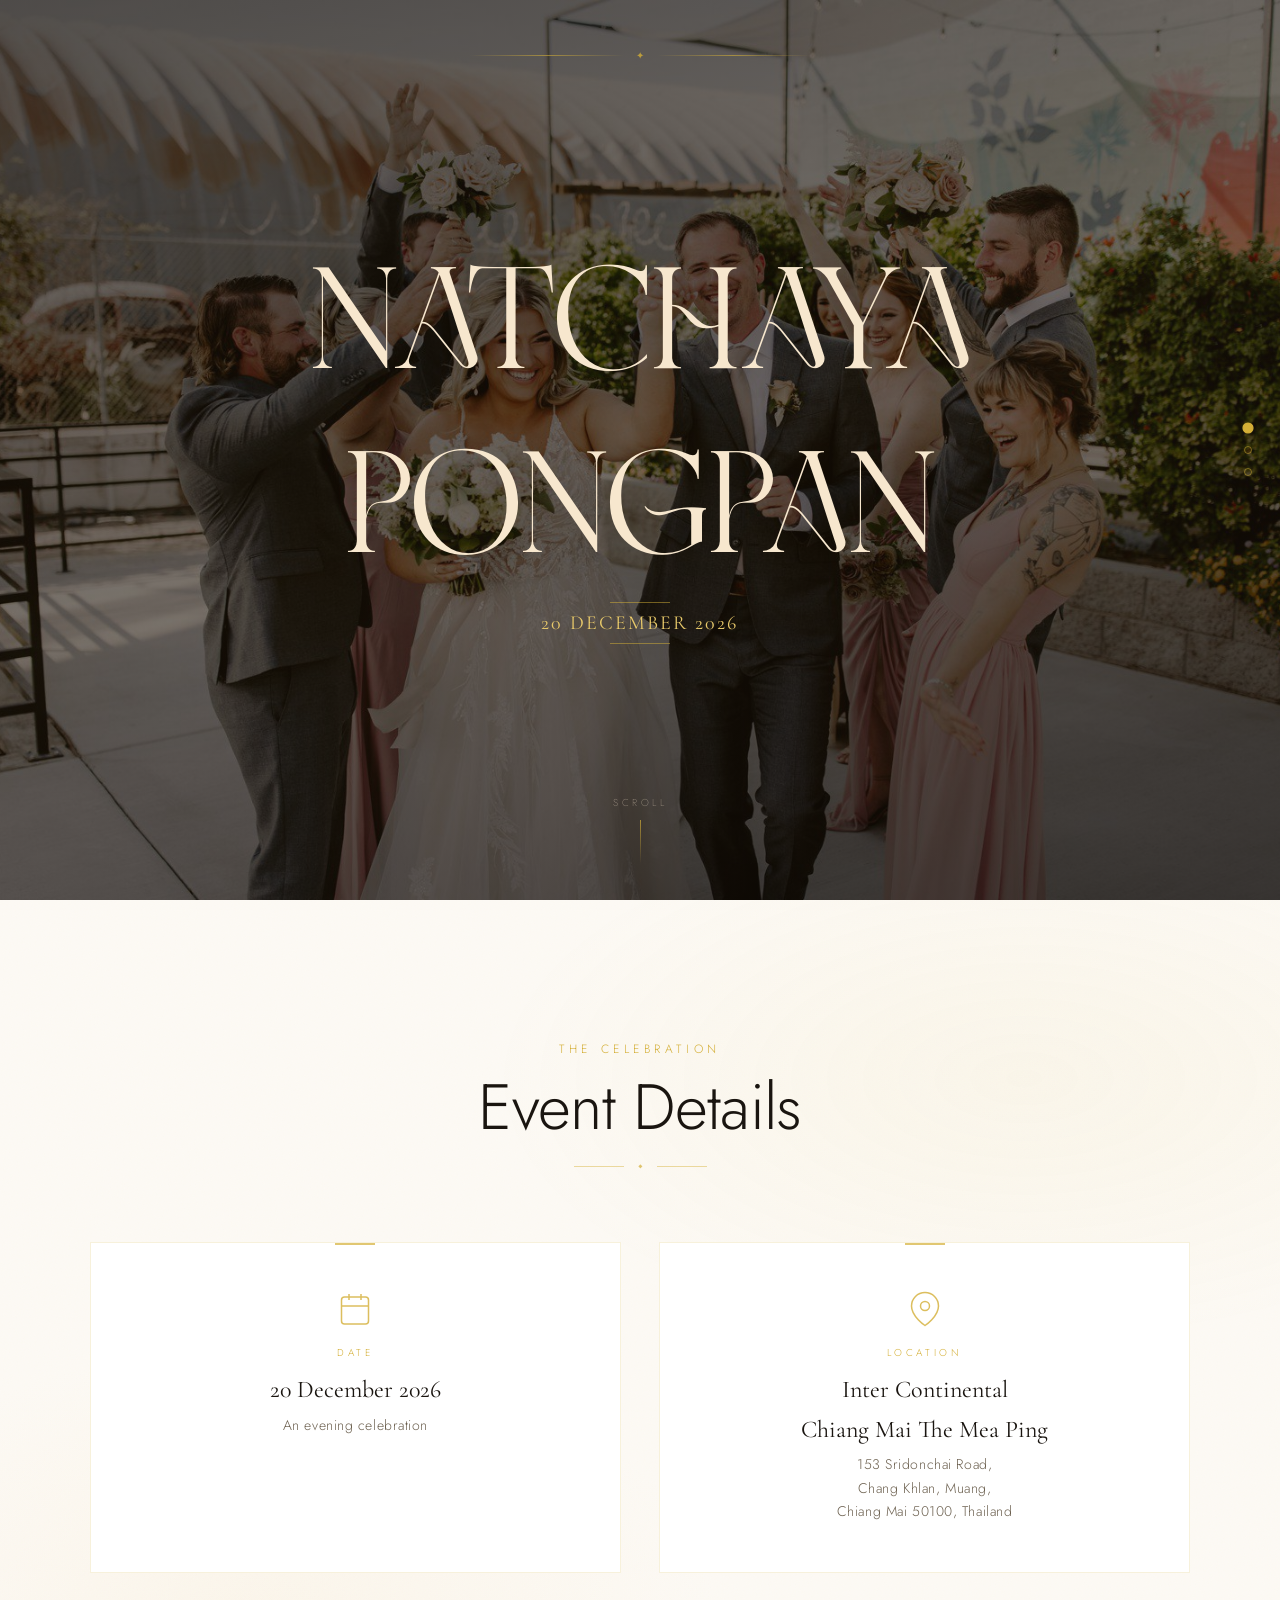
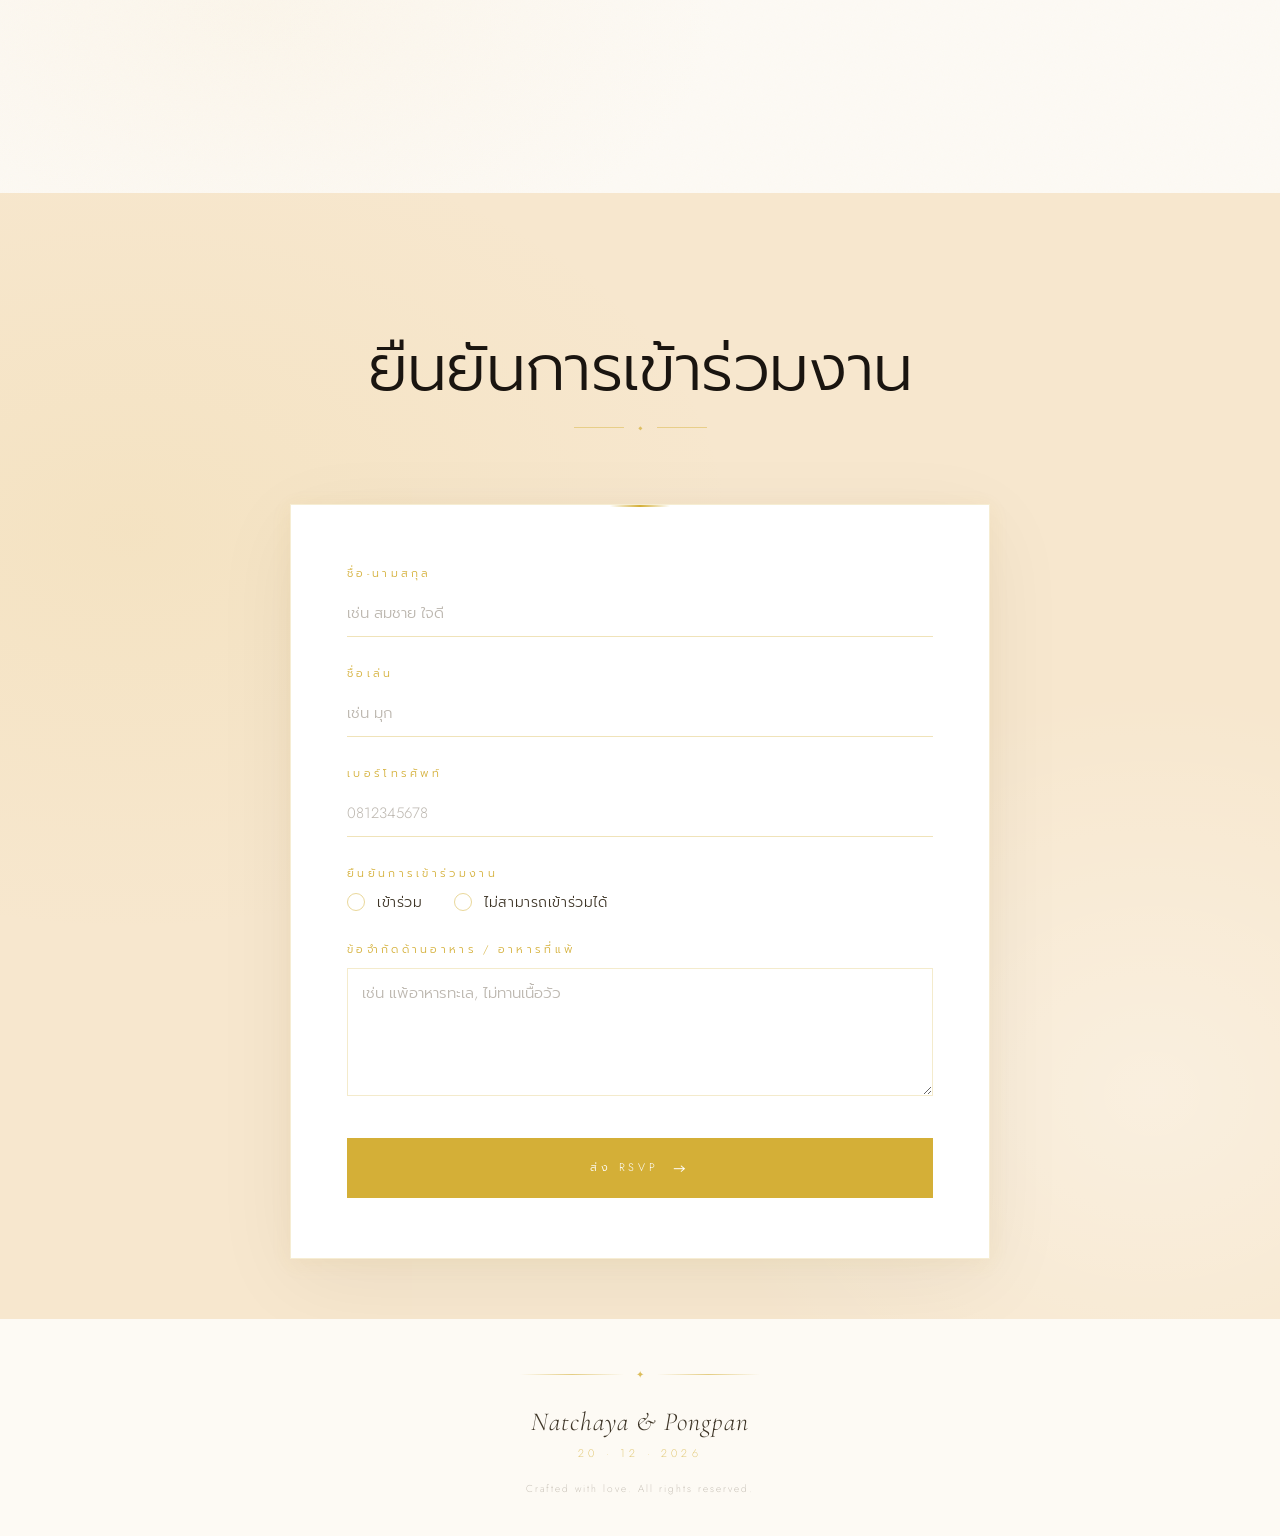
==== commit 0ae118b9: "๊Update validate." ====
--- a/index.html
+++ b/index.html
@@ -209,8 +209,8 @@
 
             <div class="form-group">
               <label class="form-label" for="phone">เบอร์โทรศัพท์</label>
-              <input class="form-input" type="tel" id="phone" name="phone" placeholder="081-234-5678"
-                autocomplete="tel" />
+              <input class="form-input" type="tel" id="phone" name="phone" placeholder="0812345678"
+                inputmode="numeric" autocomplete="tel" />
             </div>
 
             <div class="form-group">
@@ -229,22 +229,34 @@
               </div>
             </div>
 
-            <div class="form-row">
+            <div id="attendance-form" style="display: none;">
+              <div class="form-row">
+                <div class="form-group">
+                  <label class="form-label" for="guest-count">จำนวนผู้เข้าร่วม</label>
+                  <select class="form-input form-select" id="guest-count" name="guest-count">
+                    <option value="">-- เลือก --</option>
+                    <option value="1" selected>1 ท่าน</option>
+                    <option value="2">2 ท่าน (พร้อมผู้ติดตาม)</option>
+                    <option value="3">3 ท่าน (พร้อมผู้ติดตาม)</option>
+                    <option value="4">4 ท่าน (พร้อมผู้ติดตาม)</option>
+                    <option value="5">5 ท่าน (พร้อมผู้ติดตาม)</option>
+                  </select>
+                </div>
+
+                <div class="form-group">
+                  <label class="form-label" for="guest-follow">ชื่อผู้ติดตาม (ถ้ามี)</label>
+                  <input class="form-input" type="text" id="guest-follow" name="guest-follow"
+                    placeholder="เช่น นุ้ย, ตูน" />
+                </div>
+              </div>
+            </div>
+
+            <div id="decline-form" style="display: none;">
               <div class="form-group">
-                <label class="form-label" for="guest-count">จำนวนผู้เข้าร่วม</label>
-                <select class="form-input form-select" id="guest-count" name="guest-count">
-                  <option value="1" selected>1 ท่าน</option>
-                  <option value="2">2 ท่าน (พร้อมผู้ติดตาม)</option>
-                  <option value="3">3 ท่าน (พร้อมผู้ติดตาม)</option>
-                  <option value="4">4 ท่าน (พร้อมผู้ติดตาม)</option>
-                  <option value="5">5 ท่าน (พร้อมผู้ติดตาม)</option>
+                <label class="form-label" for="guest-count-decline">จำนวนผู้เข้าร่วม</label>
+                <select class="form-input form-select" id="guest-count-decline" name="guest-count" disabled>
+                  <option value="0" selected>ไม่สามารถเข้าร่วมได้</option>
                 </select>
-              </div>
-
-              <div class="form-group">
-                <label class="form-label" for="guest-follow">ชื่อผู้ติดตาม (ถ้ามี)</label>
-                <input class="form-input" type="text" id="guest-follow" name="guest-follow"
-                  placeholder="เช่น นุ้ย, ตูน" />
               </div>
             </div>
 
